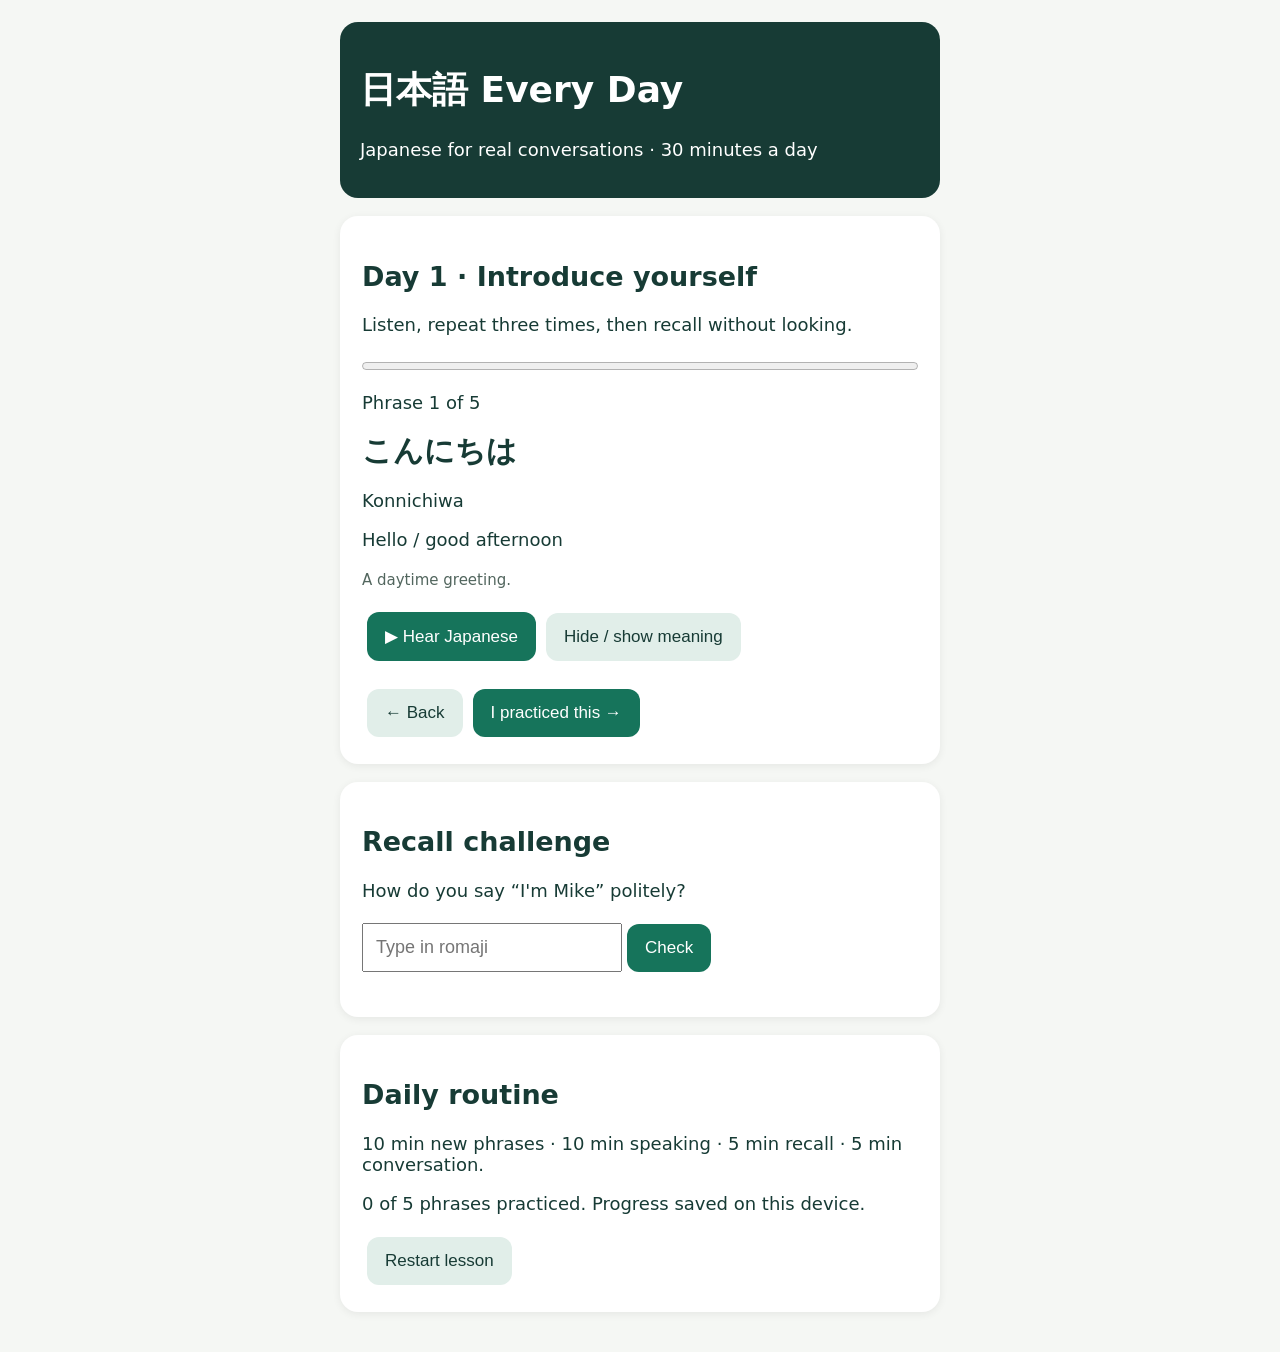
==== index.html @ 87d60750 "Add Japanese Day 1 mobile learning app" ====
<!doctype html><html lang="en"><head><meta charset="utf-8"><meta name="viewport" content="width=device-width,initial-scale=1"><meta name="theme-color" content="#173b35"><title>Japanese Every Day</title><style>body{font:18px system-ui;background:#f5f7f4;color:#173b35;margin:0}main{max-width:600px;margin:auto;padding:22px}header{background:#173b35;color:white;padding:20px;border-radius:18px}section{background:white;padding:22px;margin:18px 0;border-radius:18px;box-shadow:0 2px 9px #0001}button{border:0;border-radius:12px;padding:14px 18px;background:#16745b;color:white;font-size:17px;margin:5px;cursor:pointer}button.secondary{background:#e1eee9;color:#173b35}.jp{font-size:30px;font-weight:650}small{color:#52665e}progress{width:100%;height:16px}input{font-size:18px;padding:12px;max-width:90%}</style></head><body><main><header><h1>日本語 Every Day</h1><p>Japanese for real conversations · 30 minutes a day</p></header><section><h2>Day 1 · Introduce yourself</h2><p>Listen, repeat three times, then recall without looking.</p><progress id="bar" value="0" max="5"></progress><p id="count"></p><div class="jp" id="jp"></div><p id="rom"></p><p id="meaning"></p><small id="note"></small><p><button id="speak">▶ Hear Japanese</button><button class="secondary" id="hide">Hide / show meaning</button></p><button class="secondary" id="prev">← Back</button><button id="next">I practiced this →</button></section><section><h2>Recall challenge</h2><p>How do you say “I'm Mike” politely?</p><input id="answer" placeholder="Type in romaji"><button id="check">Check</button><p id="feedback"></p></section><section><h2>Daily routine</h2><p>10 min new phrases · 10 min speaking · 5 min recall · 5 min conversation.</p><p id="saved"></p><button class="secondary" id="reset">Restart lesson</button></section></main><script>const phrases=[["こんにちは","Konnichiwa","Hello / good afternoon","A daytime greeting."],["はじめまして","Hajimemashite","Nice to meet you","Used when first meeting someone."],["マイクです。","Maiku desu.","I'm Mike.","Desu is polite; its final u is often faint."],["日本語を勉強しています。","Nihongo o benkyō shite imasu.","I'm studying Japanese.","The particle を sounds like o."],["よろしくお願いします。","Yoroshiku onegaishimasu.","A polite closing to an introduction","Expresses goodwill; no exact English equivalent."]];let i=Number(localStorage.getItem('jp_index')||0),done=Number(localStorage.getItem('jp_done')||0),visible=true;function draw(){i=Math.max(0,Math.min(4,i));document.getElementById('jp').textContent=phrases[i][0];document.getElementById('rom').textContent=phrases[i][1];document.getElementById('meaning').textContent=visible?phrases[i][2]:'Meaning hidden — recall it first';document.getElementById('note').textContent=visible?phrases[i][3]:'';document.getElementById('count').textContent='Phrase '+(i+1)+' of 5';document.getElementById('bar').value=done;document.getElementById('saved').textContent=done+' of 5 phrases practiced. Progress saved on this device.';localStorage.setItem('jp_index',i);localStorage.setItem('jp_done',done)}document.getElementById('next').onclick=()=>{done=Math.max(done,i+1);i=Math.min(4,i+1);visible=false;draw()};document.getElementById('prev').onclick=()=>{i--;visible=true;draw()};document.getElementById('hide').onclick=()=>{visible=!visible;draw()};document.getElementById('speak').onclick=()=>{if(!('speechSynthesis'in window)){alert('Speech playback unavailable in this browser');return}speechSynthesis.cancel();let u=new SpeechSynthesisUtterance(phrases[i][0]);u.lang='ja-JP';u.rate=.78;speechSynthesis.speak(u)};document.getElementById('check').onclick=()=>{let s=document.getElementById('answer').value.toLowerCase().replace(/[^a-z]/g,'');document.getElementById('feedback').textContent=s==='maikudesu'?'Correct! マイクです。':'Try: Maiku desu.'};document.getElementById('reset').onclick=()=>{i=0;done=0;visible=true;draw()};draw()</script></body></html>
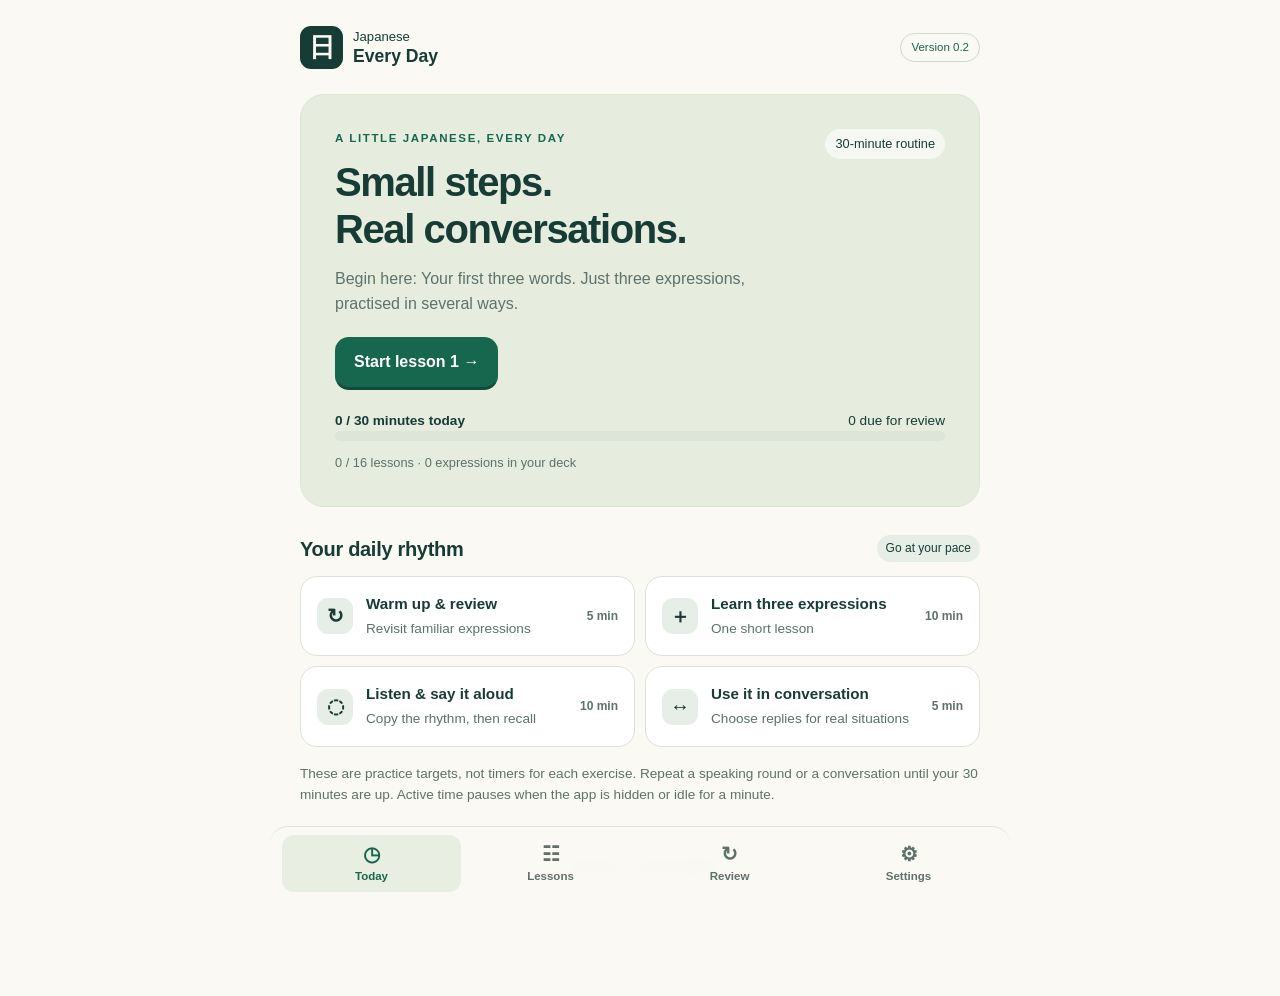
==== commit 6affeffe: "Release Version 0.2: beginner course, spaced reviews, and Home Screen upgrade" ====
--- a/index.html
+++ b/index.html
@@ -1 +1,40 @@
-<!doctype html><html lang="en"><head><meta charset="utf-8"><meta name="viewport" content="width=device-width,initial-scale=1"><meta name="theme-color" content="#173b35"><title>Japanese Every Day</title><style>body{font:18px system-ui;background:#f5f7f4;color:#173b35;margin:0}main{max-width:600px;margin:auto;padding:22px}header{background:#173b35;color:white;padding:20px;border-radius:18px}section{background:white;padding:22px;margin:18px 0;border-radius:18px;box-shadow:0 2px 9px #0001}button{border:0;border-radius:12px;padding:14px 18px;background:#16745b;color:white;font-size:17px;margin:5px;cursor:pointer}button.secondary{background:#e1eee9;color:#173b35}.jp{font-size:30px;font-weight:650}small{color:#52665e}progress{width:100%;height:16px}input{font-size:18px;padding:12px;max-width:90%}</style></head><body><main><header><h1>日本語 Every Day</h1><p>Japanese for real conversations · 30 minutes a day</p></header><section><h2>Day 1 · Introduce yourself</h2><p>Listen, repeat three times, then recall without looking.</p><progress id="bar" value="0" max="5"></progress><p id="count"></p><div class="jp" id="jp"></div><p id="rom"></p><p id="meaning"></p><small id="note"></small><p><button id="speak">▶ Hear Japanese</button><button class="secondary" id="hide">Hide / show meaning</button></p><button class="secondary" id="prev">← Back</button><button id="next">I practiced this →</button></section><section><h2>Recall challenge</h2><p>How do you say “I'm Mike” politely?</p><input id="answer" placeholder="Type in romaji"><button id="check">Check</button><p id="feedback"></p></section><section><h2>Daily routine</h2><p>10 min new phrases · 10 min speaking · 5 min recall · 5 min conversation.</p><p id="saved"></p><button class="secondary" id="reset">Restart lesson</button></section></main><script>const phrases=[["こんにちは","Konnichiwa","Hello / good afternoon","A daytime greeting."],["はじめまして","Hajimemashite","Nice to meet you","Used when first meeting someone."],["マイクです。","Maiku desu.","I'm Mike.","Desu is polite; its final u is often faint."],["日本語を勉強しています。","Nihongo o benkyō shite imasu.","I'm studying Japanese.","The particle を sounds like o."],["よろしくお願いします。","Yoroshiku onegaishimasu.","A polite closing to an introduction","Expresses goodwill; no exact English equivalent."]];let i=Number(localStorage.getItem('jp_index')||0),done=Number(localStorage.getItem('jp_done')||0),visible=true;function draw(){i=Math.max(0,Math.min(4,i));document.getElementById('jp').textContent=phrases[i][0];document.getElementById('rom').textContent=phrases[i][1];document.getElementById('meaning').textContent=visible?phrases[i][2]:'Meaning hidden — recall it first';document.getElementById('note').textContent=visible?phrases[i][3]:'';document.getElementById('count').textContent='Phrase '+(i+1)+' of 5';document.getElementById('bar').value=done;document.getElementById('saved').textContent=done+' of 5 phrases practiced. Progress saved on this device.';localStorage.setItem('jp_index',i);localStorage.setItem('jp_done',done)}document.getElementById('next').onclick=()=>{done=Math.max(done,i+1);i=Math.min(4,i+1);visible=false;draw()};document.getElementById('prev').onclick=()=>{i--;visible=true;draw()};document.getElementById('hide').onclick=()=>{visible=!visible;draw()};document.getElementById('speak').onclick=()=>{if(!('speechSynthesis'in window)){alert('Speech playback unavailable in this browser');return}speechSynthesis.cancel();let u=new SpeechSynthesisUtterance(phrases[i][0]);u.lang='ja-JP';u.rate=.78;speechSynthesis.speak(u)};document.getElementById('check').onclick=()=>{let s=document.getElementById('answer').value.toLowerCase().replace(/[^a-z]/g,'');document.getElementById('feedback').textContent=s==='maikudesu'?'Correct! マイクです。':'Try: Maiku desu.'};document.getElementById('reset').onclick=()=>{i=0;done=0;visible=true;draw()};draw()</script></body></html>+<!doctype html>
+<html lang="en">
+<head>
+  <meta charset="utf-8">
+  <meta name="viewport" content="width=device-width,initial-scale=1,viewport-fit=cover">
+  <meta name="theme-color" content="#173b35">
+  <meta name="apple-mobile-web-app-capable" content="yes">
+  <meta name="apple-mobile-web-app-status-bar-style" content="default">
+  <meta name="apple-mobile-web-app-title" content="Japanese">
+  <meta name="description" content="Small Japanese lessons for real conversations. Free, private, and paced for beginners.">
+  <meta name="app-version" content="0.2">
+  <link rel="manifest" href="./manifest.webmanifest">
+  <link rel="icon" href="./assets/icon.svg" type="image/svg+xml">
+  <link rel="apple-touch-icon" href="./assets/apple-touch-icon.png">
+  <link rel="stylesheet" href="./styles.css?v=0.2.0">
+  <title>Japanese Every Day · Version 0.2</title>
+  <script defer src="./curriculum.js?v=0.2.0"></script>
+  <script defer src="./engine.js?v=0.2.0"></script>
+  <script defer src="./app.js?v=0.2.0"></script>
+</head>
+<body>
+  <a class="skip" href="#main">Skip to practice</a>
+  <div class="app-shell">
+    <header class="masthead">
+      <a class="brand" href="./" aria-label="Japanese Every Day home"><span class="brand-mark" lang="ja">日</span><span>Japanese <strong>Every Day</strong></span></a>
+      <span class="version">Version 0.2</span>
+    </header>
+    <div id="notice" class="notice" role="status" hidden></div>
+    <main id="main" tabindex="-1"><section class="panel"><h1>Let’s learn a little Japanese.</h1><p>Loading your lessons…</p></section></main>
+    <noscript><section class="panel">JavaScript is needed for lessons and saved progress. Enable JavaScript in Safari, then reopen this page.</section></noscript>
+    <nav class="bottom-nav" aria-label="Main navigation">
+      <button data-nav="today" aria-current="page"><span aria-hidden="true">◷</span>Today</button>
+      <button data-nav="path"><span aria-hidden="true">☷</span>Lessons</button>
+      <button data-nav="review"><span aria-hidden="true">↻</span>Review</button>
+      <button data-nav="settings"><span aria-hidden="true">⚙</span>Settings</button>
+    </nav>
+    <footer>Small steps. Real conversations.<br>Free · No account · Saved on this device</footer>
+  </div>
+</body>
+</html>
--- a/styles.css
+++ b/styles.css
@@ -0,0 +1,4 @@
+:root{color-scheme:light;--ink:#173b35;--muted:#5e716a;--green:#17674f;--light:#e7eee7;--paper:#faf9f4;--border:#dce3d9;--gold:#dcad58;--red:#a03d36;--shadow:0 8px 30px #173b3509;font:16px/1.55 -apple-system,BlinkMacSystemFont,"Segoe UI",sans-serif}*{box-sizing:border-box}body{margin:0;color:var(--ink);background:var(--paper)}button,input,select{font:inherit}button,a,input{touch-action:manipulation}button{cursor:pointer;color:inherit}button{min-height:48px;border:1px solid transparent;border-radius:14px;padding:12px 18px;font-weight:650;background:var(--light)}button:hover{filter:brightness(.97)}button:disabled{cursor:default;opacity:.5}button:focus-visible,a:focus-visible,input:focus-visible{outline:3px solid var(--gold);outline-offset:3px}.primary{background:var(--green);color:#fff;border-bottom:3px solid #104c3a}.secondary{background:#fff;border-color:var(--border)}.text-button{background:transparent;color:var(--green);padding:8px;min-height:44px;font-size:.9rem}.full{width:100%}a{color:var(--green)}h1,h2,h3,p{margin-top:0}h1{font-size:clamp(1.85rem,5.6vw,2.5rem);line-height:1.18;letter-spacing:-.035em;margin-bottom:14px}h2{font-size:1.25rem;line-height:1.3;letter-spacing:-.015em;margin-bottom:10px}h3{font-size:1rem;margin-bottom:7px}p{margin-bottom:16px}small,.small{font-size:.85rem}.muted{color:var(--muted)}.eyebrow{font-size:.72rem;text-transform:uppercase;letter-spacing:.14em;font-weight:750;color:var(--green);margin-bottom:10px}.app-shell{max-width:740px;margin:auto;padding:0 24px}.masthead{display:flex;align-items:center;justify-content:space-between;gap:10px;padding:26px 0 25px}.brand{display:flex;align-items:center;gap:10px;text-decoration:none;font-size:.82rem;line-height:1.3;color:var(--ink)}.brand strong{display:block;font-size:1.1rem}.brand-mark{display:grid;place-items:center;background:var(--ink);color:var(--paper);border-radius:11px;height:43px;width:43px;font-size:1.6rem;font-weight:600}.version{font-size:.72rem;white-space:nowrap;color:var(--green);border:1px solid #cddcce;border-radius:20px;padding:5px 10px}main{outline:0;min-height:55vh}.hero{padding:28px;border-radius:24px;background:#e6eddf;position:relative;overflow:hidden;border:1px solid #dce6d3}.hero p{max-width:440px}.hero .primary{margin-top:4px}.hero-top{display:flex;justify-content:space-between;align-items:center;gap:10px}.stamp{font-size:.8rem;border-radius:20px;padding:5px 10px;background:#fff9;white-space:nowrap}.panel{padding:24px;background:#fff;border:1px solid var(--border);border-radius:20px;margin:18px 0;box-shadow:var(--shadow)}.section-heading{display:flex;align-items:center;justify-content:space-between;gap:12px;margin:28px 0 14px}.section-heading h2{margin:0}.pill{padding:4px 9px;border-radius:20px;font-size:.75rem;background:var(--light);white-space:nowrap}progress{display:block;width:100%;height:10px;appearance:none;border:0;border-radius:10px;overflow:hidden;background:#dde5d9;accent-color:var(--green)}progress::-webkit-progress-bar{background:#dce5d8;border-radius:10px}progress::-webkit-progress-value{background:var(--green);border-radius:10px}progress::-moz-progress-bar{background:var(--green);border-radius:10px}.daily-meter{margin:20px 0 5px}.between{display:flex;justify-content:space-between;gap:12px;align-items:center}.routine{display:grid;gap:10px}.routine-item{display:flex;align-items:center;gap:13px;width:100%;text-align:left;background:#fff;border:1px solid var(--border);padding:15px 16px;border-radius:17px}.routine-item strong{display:block;font-size:.95rem}.routine-item small{font-weight:400;color:var(--muted)}.routine-icon{flex-shrink:0;width:36px;height:36px;display:grid;place-items:center;background:var(--light);border-radius:11px;font-size:1.25rem}.routine-copy{flex:1}.time{font-size:.75rem;white-space:nowrap;color:var(--muted)}.unit{margin-top:28px}.unit-heading{display:flex;gap:12px;align-items:center;margin-bottom:12px}.unit-number{width:34px;height:34px;border:1px solid var(--border);border-radius:50%;display:grid;place-items:center;font-size:.85rem}.unit-heading h2{margin:0}.lesson-row{display:flex;align-items:center;gap:14px;text-align:left;width:100%;margin:9px 0;border:1px solid var(--border);background:#fff;padding:17px}.lesson-row.current{border:2px solid var(--green);background:#f1f6ed}.lesson-row:disabled{opacity:.65}.lesson-number{height:34px;width:34px;flex-shrink:0;display:grid;place-items:center;border-radius:50%;background:var(--light);font-size:.8rem}.lesson-row strong{display:block}.lesson-row small{display:block;font-weight:400;color:var(--muted)}.row-end{margin-left:auto;font-size:1.1rem}.session-top{display:flex;align-items:center;gap:13px;margin:5px 0 20px}.session-top progress{flex:1}.session-top small{white-space:nowrap}.exercise{background:#fff;border:1px solid var(--border);border-radius:24px;padding:28px;min-height:390px;margin:18px 0}.exercise h1{font-size:1.65rem;line-height:1.3}.jp{font-size:clamp(1.7rem,6vw,2.4rem);line-height:1.65;font-weight:650;overflow-wrap:anywhere;letter-spacing:.02em}.romaji{color:var(--green);margin:8px 0}.translation{font-size:1.1rem;font-weight:650;margin:13px 0}.phrase-note{font-size:.9rem;color:var(--muted);border-left:3px solid var(--gold);padding-left:13px;margin:20px 0}.audio-row{display:flex;flex-wrap:wrap;gap:8px;margin:20px 0 10px}.audio-status{font-size:.8rem;min-height:1.4em;color:var(--muted)}.choices{display:grid;gap:10px;margin-top:22px}.choice{border:1px solid var(--border);border-bottom-width:3px;background:#fff;text-align:left;width:100%;font-weight:550}.choice:hover{background:#f1f6ed}.choice.correct{background:#e5f2e5;border-color:#61975f}.choice.wrong{background:#fff0ed;border-color:#c87a6c}.choice .romaji{font-size:.85rem;margin:3px 0 0}.feedback{border-radius:14px;padding:16px;margin:16px 0;background:#edf5e9}.feedback.retry{background:#fff4e7}.feedback p{margin:4px 0 0}.action-row{display:flex;flex-wrap:wrap;gap:10px;margin-top:20px}.action-row button{flex:1}.recall-input{display:block;width:100%;padding:15px;border:1px solid #a8b8ad;border-radius:12px;margin:8px 0 14px;font-size:1rem;background:#fff;color:var(--ink)}.reveal{padding:18px;background:#f4f6ef;border-radius:14px;margin-top:16px}.grade-row{display:grid;grid-template-columns:repeat(3,1fr);gap:8px;margin-top:16px}.grade-row button{font-size:.85rem;padding:12px 4px}.grade-row small{font-size:.68rem;display:block;font-weight:400}.scene{font-size:1.05rem;padding:20px;background:#f0f3eb;border-radius:16px;line-height:1.6}.speak-symbol{width:84px;height:84px;background:#eaf0e4;border-radius:50%;display:grid;place-items:center;font-size:2.2rem;margin:20px auto}.center{text-align:center}.complete-mark{width:64px;height:64px;border-radius:50%;background:var(--light);display:grid;place-items:center;margin:0 auto 20px;font-size:2rem}.summary-grid{display:flex;gap:12px;justify-content:center;margin:20px 0}.summary-grid div{border:1px solid var(--border);border-radius:14px;padding:14px;min-width:100px}.summary-grid strong{display:block;font-size:1.4rem}.word-row{border-top:1px solid var(--border);padding:16px 0}.word-row:first-child{border-top:0}.word-row .jp{font-size:1.25rem}.word-row p{margin:4px 0}.word-row button{font-size:.8rem;padding:8px 12px;min-height:42px}.setting-row{display:flex;gap:15px;align-items:center;justify-content:space-between;padding:12px 0}.setting-row input{width:24px;height:24px;accent-color:var(--green)}.notice{padding:14px 18px;border:1px solid #d5bb89;background:#fff5dc;color:#664e24;border-radius:14px;margin-bottom:18px;font-size:.9rem}.bottom-nav{position:fixed;bottom:0;left:50%;transform:translateX(-50%);width:min(100%,740px);z-index:5;display:grid;grid-template-columns:repeat(4,1fr);padding:8px 12px calc(8px + env(safe-area-inset-bottom));background:#faf9f4f5;border-top:1px solid var(--border);backdrop-filter:blur(12px)}.bottom-nav button{background:transparent;border-radius:12px;display:grid;place-items:center;gap:1px;font-size:.72rem;padding:5px;min-height:54px;color:var(--muted)}.bottom-nav button span{font-size:1.25rem;line-height:1.3}.bottom-nav button[aria-current=page]{color:var(--green);background:#e8eee1}footer{text-align:center;font-size:.75rem;color:var(--muted);padding:28px 0 calc(110px + env(safe-area-inset-bottom))}.skip{position:fixed;left:10px;top:-100px;background:#fff;padding:10px;z-index:20}.skip:focus{top:10px}[hidden]{display:none!important}.import-preview{border:1px solid var(--gold);border-radius:14px;padding:18px;margin-top:16px}.stack{display:grid;gap:10px}.checklist{padding-left:20px;font-size:.9rem;color:var(--muted)}.checklist li{margin:8px 0}.locked-note{margin-bottom:20px}.stats-line{font-size:.8rem;margin:12px 0 0;color:var(--muted)}
+@media(min-width:640px){.routine{grid-template-columns:1fr 1fr}.hero{padding:34px}.exercise{padding:35px}.bottom-nav{border-radius:18px 18px 0 0}.app-shell{padding:0 30px}}
+@media(max-width:380px){.app-shell{padding:0 15px}.exercise,.panel,.hero{padding:21px}.version{font-size:.65rem;padding:4px 7px}.brand{gap:7px}.grade-row button{font-size:.75rem}.brand strong{font-size:1rem}}
+@media(prefers-reduced-motion:no-preference){.primary,.choice{transition:background .15s,transform .15s}.primary:active,.choice:active{transform:translateY(1px)}}
